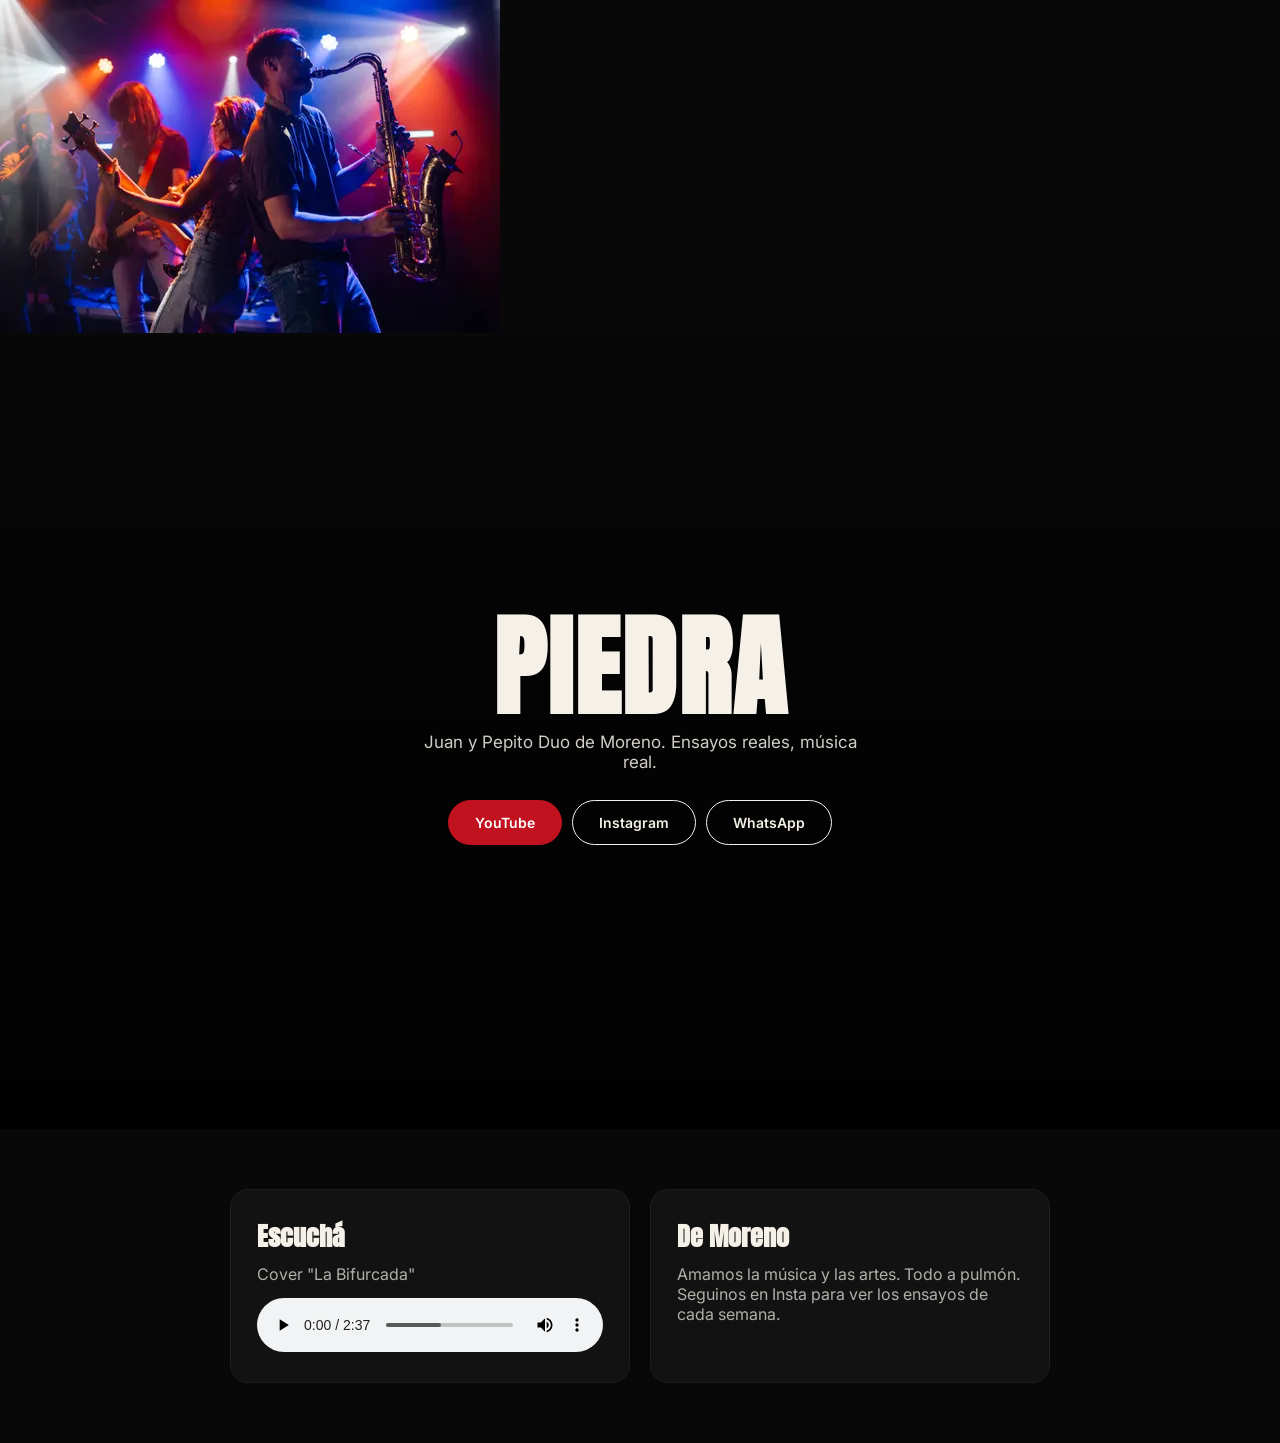
==== bandas/index.html @ 986ae557 "Update index.html" ====
<!DOCTYPE html>
<html lang="es">
<head>
<meta charset="utf-8"><meta name="viewport" content="width=device-width,initial-scale=1">
<title>Piedra - Duo de RockMelanco</title>
<link href="https://fonts.googleapis.com/css2?family=Anton&family=Inter:wght@400;500&display=swap" rel="stylesheet">
<style>
*{margin:0;padding:0;box-sizing:border-box}
body{background:#080808;color:#F5F1E8;font-family:'Inter',sans-serif}
h1{font-family:'Anton',sans-serif}
.hero{position:relative;min-height:88vh;display:flex;align-items:center;justify-content:center;text-align:center;padding:40px}
.hero::before{content:'';position:absolute;inset:0;background:linear-gradient(to bottom, rgba(0,0,0,0.3), rgba(0,0,0,0.85)), url('Gagez.jpg') center/cover;filter:saturate(0.9)}
.hero>div{position:relative;z-index:1}
.hero h1{font-size:110px;letter-spacing:0.02em;line-height:0.85}
.hero p{margin:18px auto 0;max-width:460px;opacity:0.85;font-size:17px}
.cta{margin-top:28px;display:flex;gap:10px;justify-content:center;flex-wrap:wrap}
.btn{padding:13px 26px;border-radius:999px;text-decoration:none;font-weight:600;font-size:14px;border:1px solid #F5F1E8;color:#F5F1E8}
.btn-red{background:#C1121F;border-color:#C1121F;color:white}
.box{max-width:860px;margin:60px auto;padding:0 20px;display:grid;grid-template-columns:1fr 1fr;gap:20px}
.card{background:#121212;border:1px solid #1E1E1E;border-radius:18px;padding:26px}
audio{width:100%;margin-top:14px}
@media(max-width:700px){.hero h1{font-size:64px}.box{grid-template-columns:1fr}}
</style>
</head>
<body>
  <img src="gagez.jpg">
<div class="hero"><div><h1>PIEDRA</h1><p>Juan y Pepito Duo de Moreno. Ensayos reales, música real.</p><div class="cta"><a class="btn btn-red" href="https://www.youtube.com/watch?v=aVaKWn6J580&t=2550s" target="_blank">YouTube</a><a class="btn" href="https://www.instagram.com/reel/Cgx7kNJpTez/" target="_blank">Instagram</a><a class="btn" href="https://wa.me/5491130497635">WhatsApp</a></div></div></div>
<div class="box">
  <div class="card"><h2 style="font-family:'Anton';font-size:26px;margin-bottom:8px">Escuchá</h2><p style="opacity:0.7">Cover "La Bifurcada"</p><audio controls><source src="Gagez1.mp3" type="audio/mpeg"></audio></div>
  <div class="card"><h2 style="font-family:'Anton';font-size:26px;margin-bottom:8px">De Moreno</h2><p style="opacity:0.7">Amamos la música y las artes. Todo a pulmón. Seguinos en Insta para ver los ensayos de cada semana.</p></div>
</div>
</body>
</html>
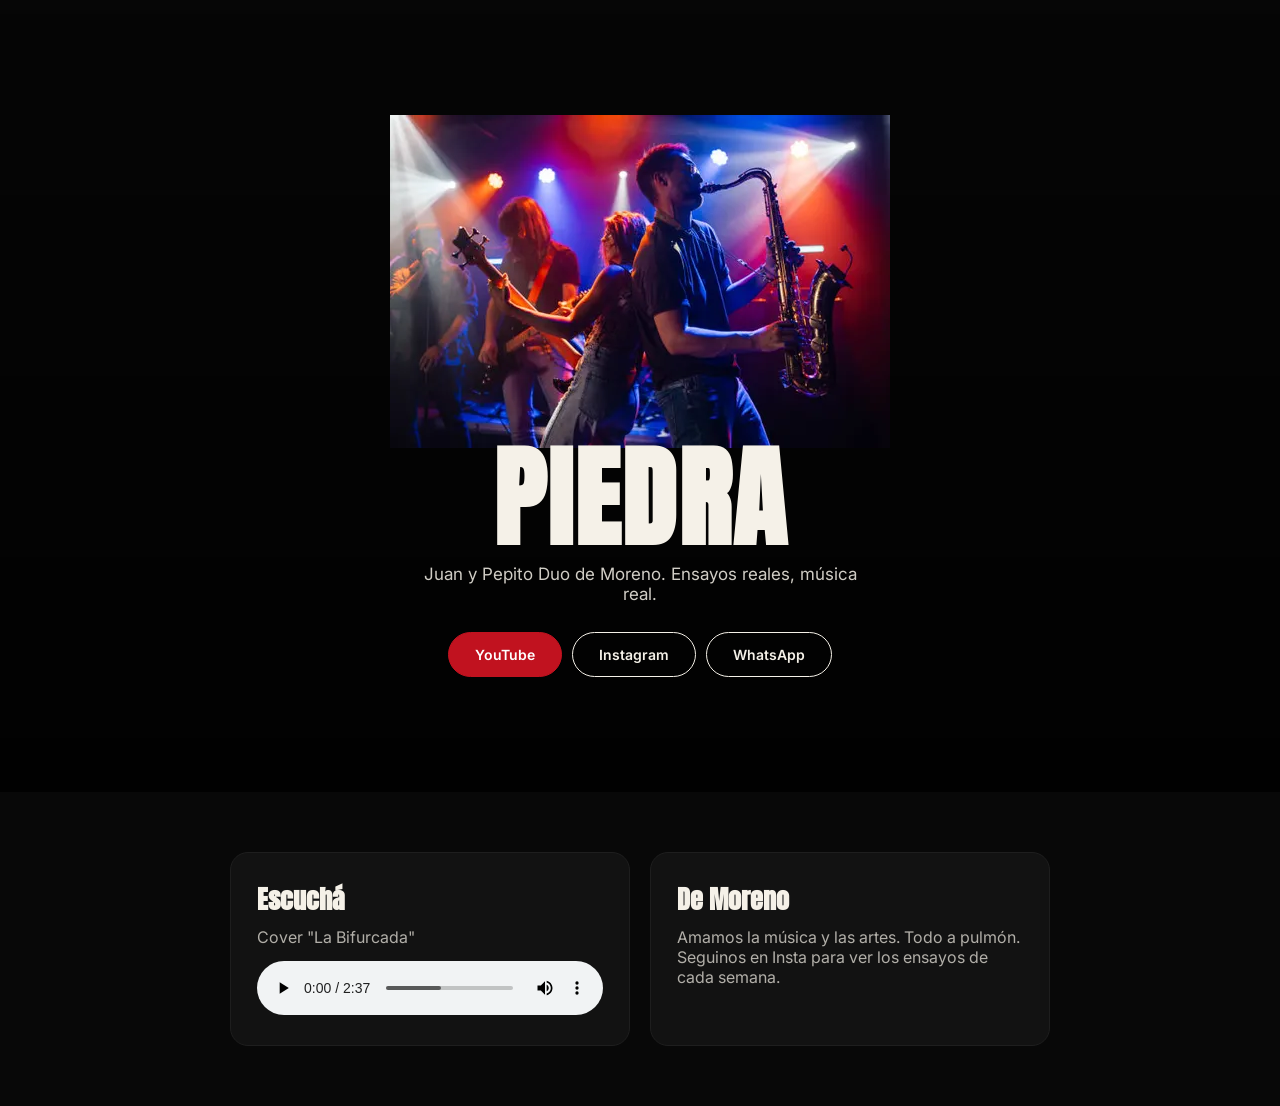
==== commit 47d38f3c: "Update index.html" ====
--- a/bandas/index.html
+++ b/bandas/index.html
@@ -23,8 +23,8 @@
 </style>
 </head>
 <body>
-  <img src="gagez.jpg">
-<div class="hero"><div><h1>PIEDRA</h1><p>Juan y Pepito Duo de Moreno. Ensayos reales, música real.</p><div class="cta"><a class="btn btn-red" href="https://www.youtube.com/watch?v=aVaKWn6J580&t=2550s" target="_blank">YouTube</a><a class="btn" href="https://www.instagram.com/reel/Cgx7kNJpTez/" target="_blank">Instagram</a><a class="btn" href="https://wa.me/5491130497635">WhatsApp</a></div></div></div>
+ 
+<div class="hero"><div> <img src="gagez.jpg"><h1>PIEDRA</h1><p>Juan y Pepito Duo de Moreno. Ensayos reales, música real.</p><div class="cta"><a class="btn btn-red" href="https://www.youtube.com/watch?v=aVaKWn6J580&t=2550s" target="_blank">YouTube</a><a class="btn" href="https://www.instagram.com/reel/Cgx7kNJpTez/" target="_blank">Instagram</a><a class="btn" href="https://wa.me/5491130497635">WhatsApp</a></div></div></div>
 <div class="box">
   <div class="card"><h2 style="font-family:'Anton';font-size:26px;margin-bottom:8px">Escuchá</h2><p style="opacity:0.7">Cover "La Bifurcada"</p><audio controls><source src="Gagez1.mp3" type="audio/mpeg"></audio></div>
   <div class="card"><h2 style="font-family:'Anton';font-size:26px;margin-bottom:8px">De Moreno</h2><p style="opacity:0.7">Amamos la música y las artes. Todo a pulmón. Seguinos en Insta para ver los ensayos de cada semana.</p></div>
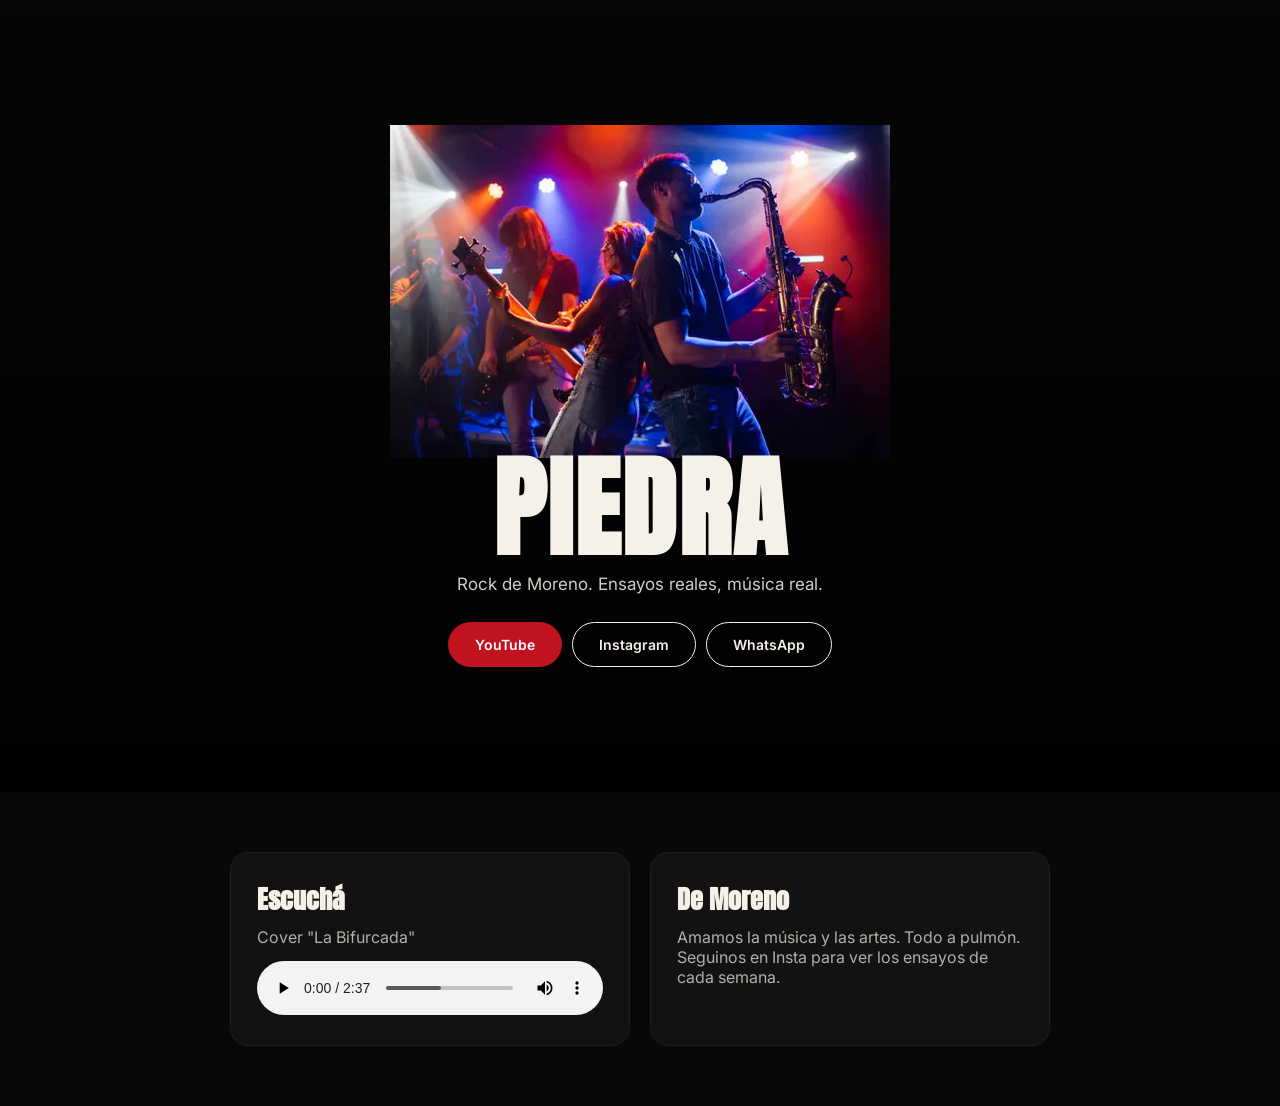
==== commit 8cf239f3: "Update index.html" ====
--- a/bandas/index.html
+++ b/bandas/index.html
@@ -24,7 +24,7 @@
 </head>
 <body>
  
-<div class="hero"><div> <img src="gagez.jpg"><h1>PIEDRA</h1><p>Juan y Pepito Duo de Moreno. Ensayos reales, música real.</p><div class="cta"><a class="btn btn-red" href="https://www.youtube.com/watch?v=aVaKWn6J580&t=2550s" target="_blank">YouTube</a><a class="btn" href="https://www.instagram.com/reel/Cgx7kNJpTez/" target="_blank">Instagram</a><a class="btn" href="https://wa.me/5491130497635">WhatsApp</a></div></div></div>
+<div class="hero"><div> <img src="BANDA.jpg"><h1>PIEDRA</h1><p>Rock de Moreno. Ensayos reales, música real.</p><div class="cta"><a class="btn btn-red" href="https://www.youtube.com/watch?v=aVaKWn6J580&t=2550s" target="_blank">YouTube</a><a class="btn" href="https://www.instagram.com/reel/Cgx7kNJpTez/" target="_blank">Instagram</a><a class="btn" href="https://wa.me/5491130497635">WhatsApp</a></div></div></div>
 <div class="box">
   <div class="card"><h2 style="font-family:'Anton';font-size:26px;margin-bottom:8px">Escuchá</h2><p style="opacity:0.7">Cover "La Bifurcada"</p><audio controls><source src="Gagez1.mp3" type="audio/mpeg"></audio></div>
   <div class="card"><h2 style="font-family:'Anton';font-size:26px;margin-bottom:8px">De Moreno</h2><p style="opacity:0.7">Amamos la música y las artes. Todo a pulmón. Seguinos en Insta para ver los ensayos de cada semana.</p></div>
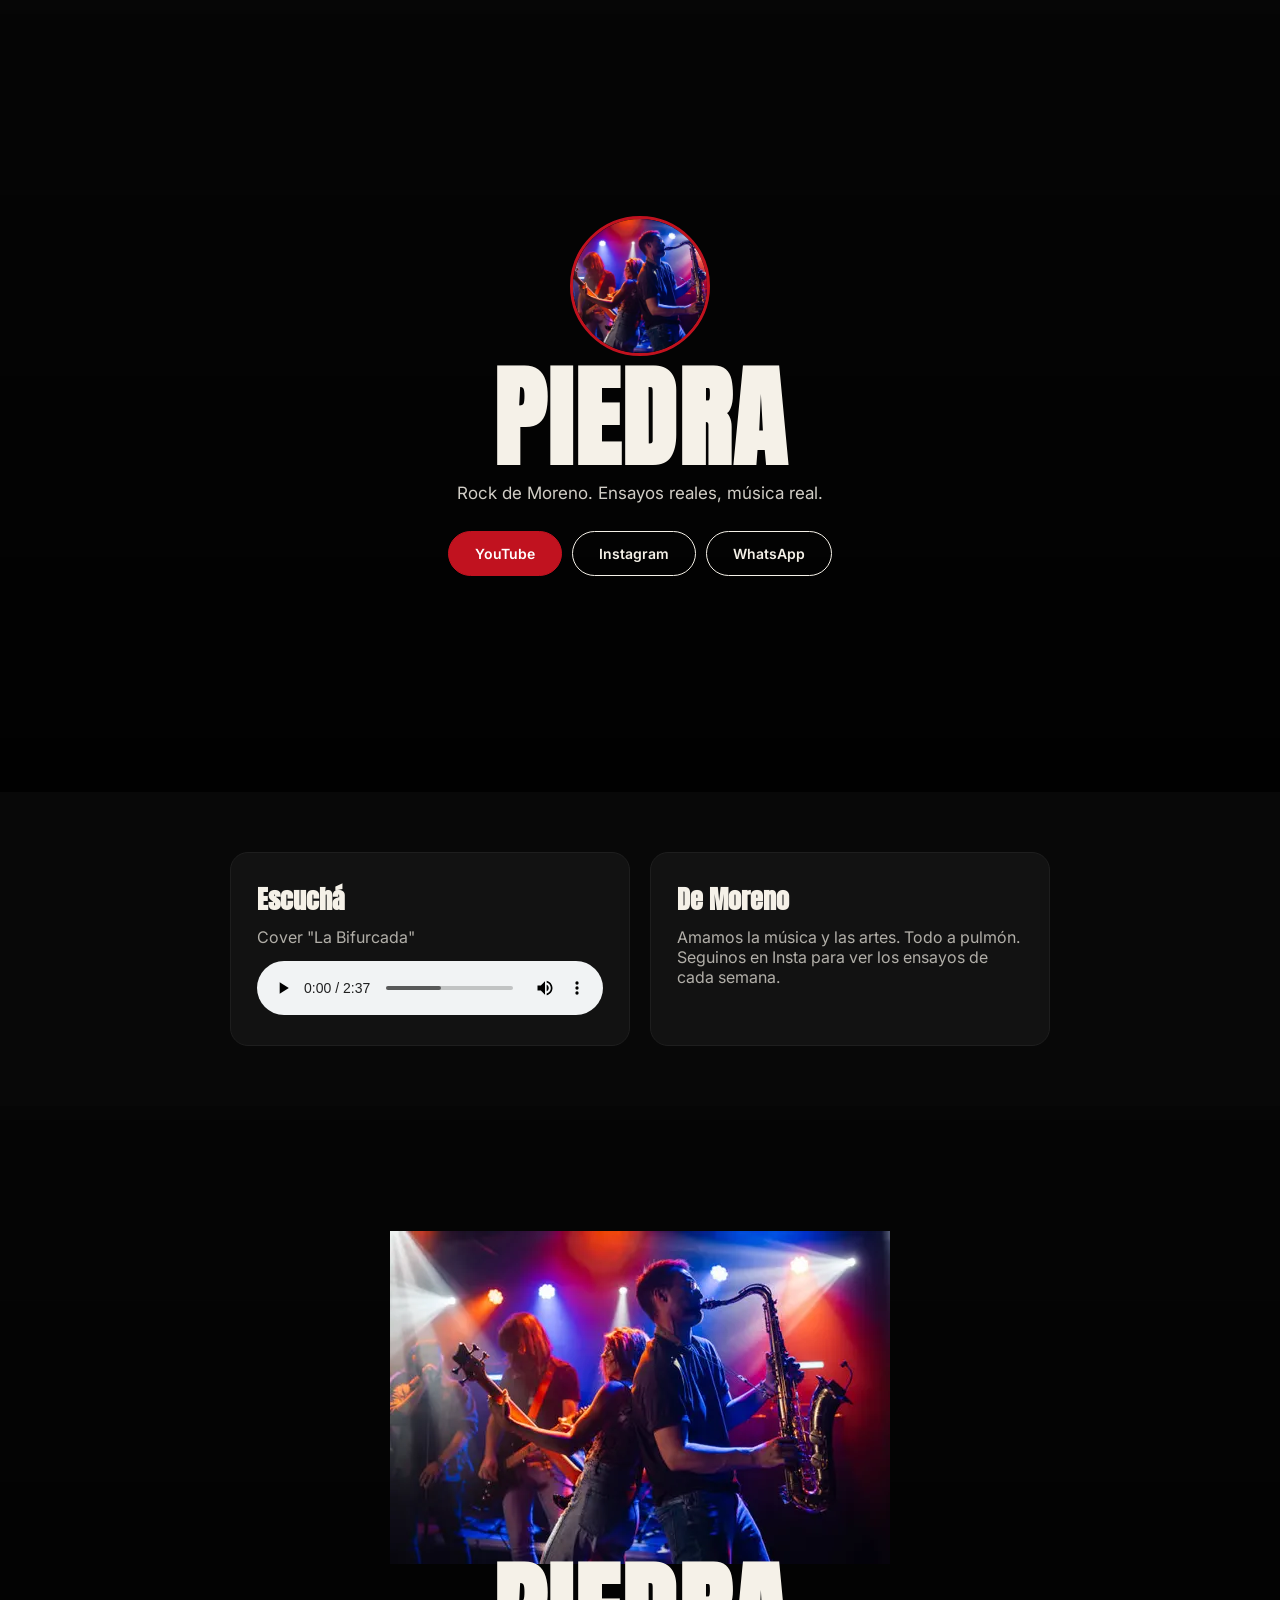
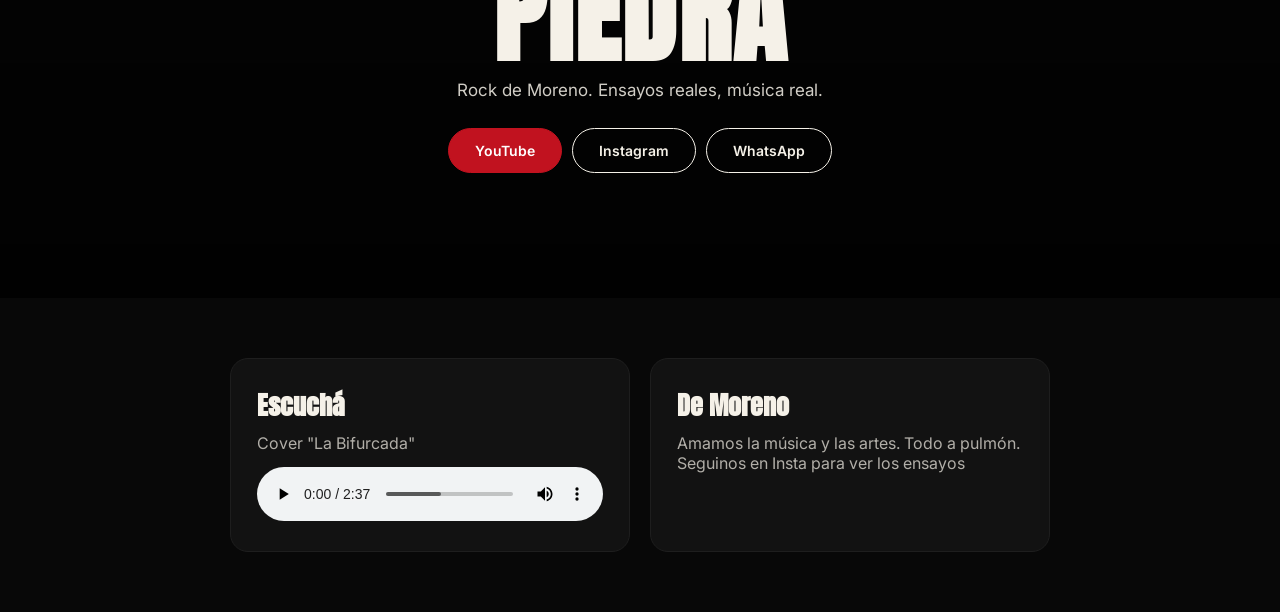
==== commit aac0ee89: "Update index.html" ====
--- a/bandas/index.html
+++ b/bandas/index.html
@@ -1,8 +1,56 @@
 <!DOCTYPE html>
 <html lang="es">
 <head>
-<meta charset="utf-8"><meta name="viewport" content="width=device-width,initial-scale=1">
-<title>Piedra - Duo de RockMelanco</title>
+<meta charset="utf-8"><meta name="viewport" content="width=device-width,initial-scale=1.0"><!DOCTYPE html>
+<html lang="es">
+<head>
+<meta charset="utf-8"><meta name="viewport" content="width=device-width,initial-scale=1.0">
+<title>Piedra - Duo de Rockero</title>
+<link href="https://fonts.googleapis.com/css2?family=Anton&family=Inter:wght@400;500&display=swap" rel="stylesheet">
+<style>
+*{margin:0;padding:0;box-sizing:border-box}
+html, body{overflow-x:hidden; width:100%}
+body{background:#080808;color:#F5F1E8;font-family:'Inter',sans-serif}
+h1{font-family:'Anton',sans-serif}
+
+/* HERO */
+.hero{position:relative;min-height:88vh;display:flex;align-items:center;justify-content:center;text-align:center;padding:40px 20px}
+.hero::before{content:'';position:absolute;inset:0;background:linear-gradient(to bottom, rgba(0,0,0,0.3), rgba(0,0,0,0.85)), url('Gagez.jpg') center/cover;filter:saturate(0.9)}
+.hero>div{position:relative;z-index:1;width:100%;max-width:600px}
+.hero-img{width:140px;height:140px;object-fit:cover;border-radius:50%;border:3px solid #C1121F;margin:0 auto 16px;display:block}
+.hero h1{font-size:110px;letter-spacing:0.02em;line-height:0.85;word-break:break-word}
+.hero p{margin:18px auto 0;max-width:460px;opacity:0.85;font-size:17px}
+.cta{margin-top:28px;display:flex;gap:10px;justify-content:center;flex-wrap:wrap}
+.btn{padding:13px 26px;border-radius:999px;text-decoration:none;font-weight:600;font-size:14px;border:1px solid #F5F1E8;color:#F5F1E8;display:inline-block}
+.btn-red{background:#C1121F;border-color:#C1121F;color:white}
+
+.box{max-width:860px;margin:60px auto;padding:0 20px;display:grid;grid-template-columns:1fr 1fr;gap:20px}
+.card{background:#121212;border:1px solid #1E1E1E;border-radius:18px;padding:26px}
+audio{width:100%;margin-top:14px}
+
+@media(max-width:700px){
+  .hero h1{font-size:18vw} /* se adapta al ancho del celu */
+  .hero-img{width:110px;height:110px}
+  .box{grid-template-columns:1fr}
+}
+</style>
+</head>
+<body>
+ 
+<div class="hero"><div>
+  <img class="hero-img" src="BANDA.jpg" alt="Piedra">
+  <h1>PIEDRA</h1>
+  <p>Rock de Moreno. Ensayos reales, música real.</p>
+  <div class="cta"><a class="btn btn-red" href="https://www.youtube.com/watch?v=aVaKWn6J580&t=2550s" target="_blank">YouTube</a><a class="btn" href="https://www.instagram.com/reel/Cgx7kNJpTez/" target="_blank">Instagram</a><a class="btn" href="https://wa.me/5491130497635">WhatsApp</a></div>
+</div></div>
+
+<div class="box">
+  <div class="card"><h2 style="font-family:'Anton';font-size:26px;margin-bottom:8px">Escuchá</h2><p style="opacity:0.7">Cover "La Bifurcada"</p><audio controls><source src="Gagez1.mp3" type="audio/mpeg"></audio></div>
+  <div class="card"><h2 style="font-family:'Anton';font-size:26px;margin-bottom:8px">De Moreno</h2><p style="opacity:0.7">Amamos la música y las artes. Todo a pulmón. Seguinos en Insta para ver los ensayos de cada semana.</p></div>
+</div>
+</body>
+</html>
+<title>Piedra - Duo de Rockero</title>
 <link href="https://fonts.googleapis.com/css2?family=Anton&family=Inter:wght@400;500&display=swap" rel="stylesheet">
 <style>
 *{margin:0;padding:0;box-sizing:border-box}
@@ -27,7 +75,4 @@
 <div class="hero"><div> <img src="BANDA.jpg"><h1>PIEDRA</h1><p>Rock de Moreno. Ensayos reales, música real.</p><div class="cta"><a class="btn btn-red" href="https://www.youtube.com/watch?v=aVaKWn6J580&t=2550s" target="_blank">YouTube</a><a class="btn" href="https://www.instagram.com/reel/Cgx7kNJpTez/" target="_blank">Instagram</a><a class="btn" href="https://wa.me/5491130497635">WhatsApp</a></div></div></div>
 <div class="box">
   <div class="card"><h2 style="font-family:'Anton';font-size:26px;margin-bottom:8px">Escuchá</h2><p style="opacity:0.7">Cover "La Bifurcada"</p><audio controls><source src="Gagez1.mp3" type="audio/mpeg"></audio></div>
-  <div class="card"><h2 style="font-family:'Anton';font-size:26px;margin-bottom:8px">De Moreno</h2><p style="opacity:0.7">Amamos la música y las artes. Todo a pulmón. Seguinos en Insta para ver los ensayos de cada semana.</p></div>
-</div>
-</body>
-</html>
+  <div class="card"><h2 style="font-family:'Anton';font-size:26px;margin-bottom:8px">De Moreno</h2><p style="opacity:0.7">Amamos la música y las artes. Todo a pulmón. Seguinos en Insta para ver los ensayos
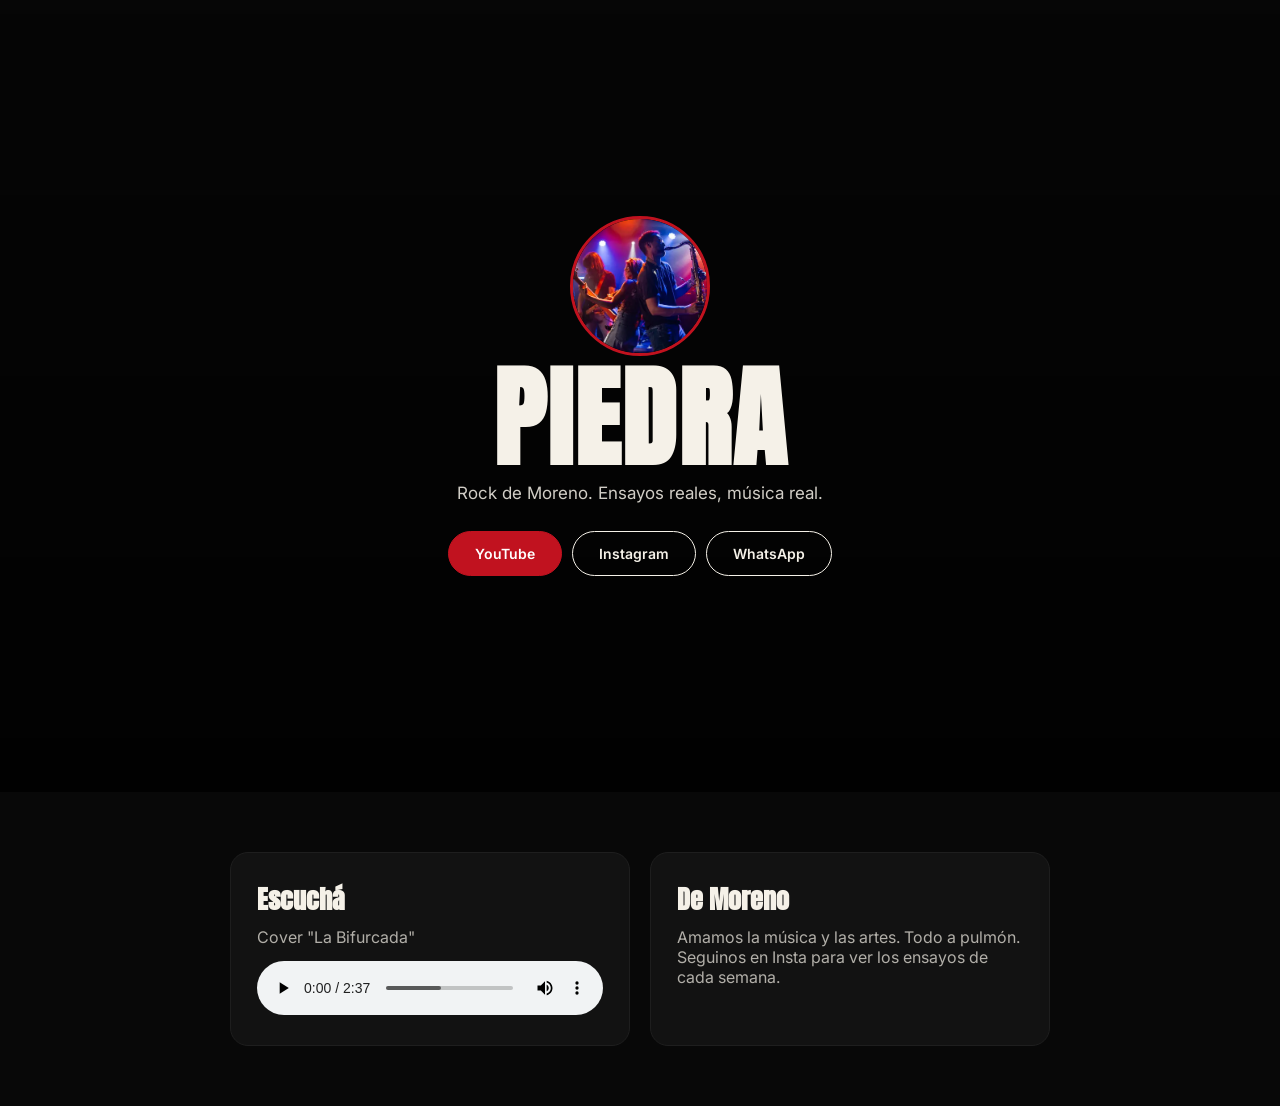
==== commit a2eea167: "Update index.html" ====
--- a/bandas/index.html
+++ b/bandas/index.html
@@ -50,29 +50,3 @@
 </div>
 </body>
 </html>
-<title>Piedra - Duo de Rockero</title>
-<link href="https://fonts.googleapis.com/css2?family=Anton&family=Inter:wght@400;500&display=swap" rel="stylesheet">
-<style>
-*{margin:0;padding:0;box-sizing:border-box}
-body{background:#080808;color:#F5F1E8;font-family:'Inter',sans-serif}
-h1{font-family:'Anton',sans-serif}
-.hero{position:relative;min-height:88vh;display:flex;align-items:center;justify-content:center;text-align:center;padding:40px}
-.hero::before{content:'';position:absolute;inset:0;background:linear-gradient(to bottom, rgba(0,0,0,0.3), rgba(0,0,0,0.85)), url('Gagez.jpg') center/cover;filter:saturate(0.9)}
-.hero>div{position:relative;z-index:1}
-.hero h1{font-size:110px;letter-spacing:0.02em;line-height:0.85}
-.hero p{margin:18px auto 0;max-width:460px;opacity:0.85;font-size:17px}
-.cta{margin-top:28px;display:flex;gap:10px;justify-content:center;flex-wrap:wrap}
-.btn{padding:13px 26px;border-radius:999px;text-decoration:none;font-weight:600;font-size:14px;border:1px solid #F5F1E8;color:#F5F1E8}
-.btn-red{background:#C1121F;border-color:#C1121F;color:white}
-.box{max-width:860px;margin:60px auto;padding:0 20px;display:grid;grid-template-columns:1fr 1fr;gap:20px}
-.card{background:#121212;border:1px solid #1E1E1E;border-radius:18px;padding:26px}
-audio{width:100%;margin-top:14px}
-@media(max-width:700px){.hero h1{font-size:64px}.box{grid-template-columns:1fr}}
-</style>
-</head>
-<body>
- 
-<div class="hero"><div> <img src="BANDA.jpg"><h1>PIEDRA</h1><p>Rock de Moreno. Ensayos reales, música real.</p><div class="cta"><a class="btn btn-red" href="https://www.youtube.com/watch?v=aVaKWn6J580&t=2550s" target="_blank">YouTube</a><a class="btn" href="https://www.instagram.com/reel/Cgx7kNJpTez/" target="_blank">Instagram</a><a class="btn" href="https://wa.me/5491130497635">WhatsApp</a></div></div></div>
-<div class="box">
-  <div class="card"><h2 style="font-family:'Anton';font-size:26px;margin-bottom:8px">Escuchá</h2><p style="opacity:0.7">Cover "La Bifurcada"</p><audio controls><source src="Gagez1.mp3" type="audio/mpeg"></audio></div>
-  <div class="card"><h2 style="font-family:'Anton';font-size:26px;margin-bottom:8px">De Moreno</h2><p style="opacity:0.7">Amamos la música y las artes. Todo a pulmón. Seguinos en Insta para ver los ensayos
